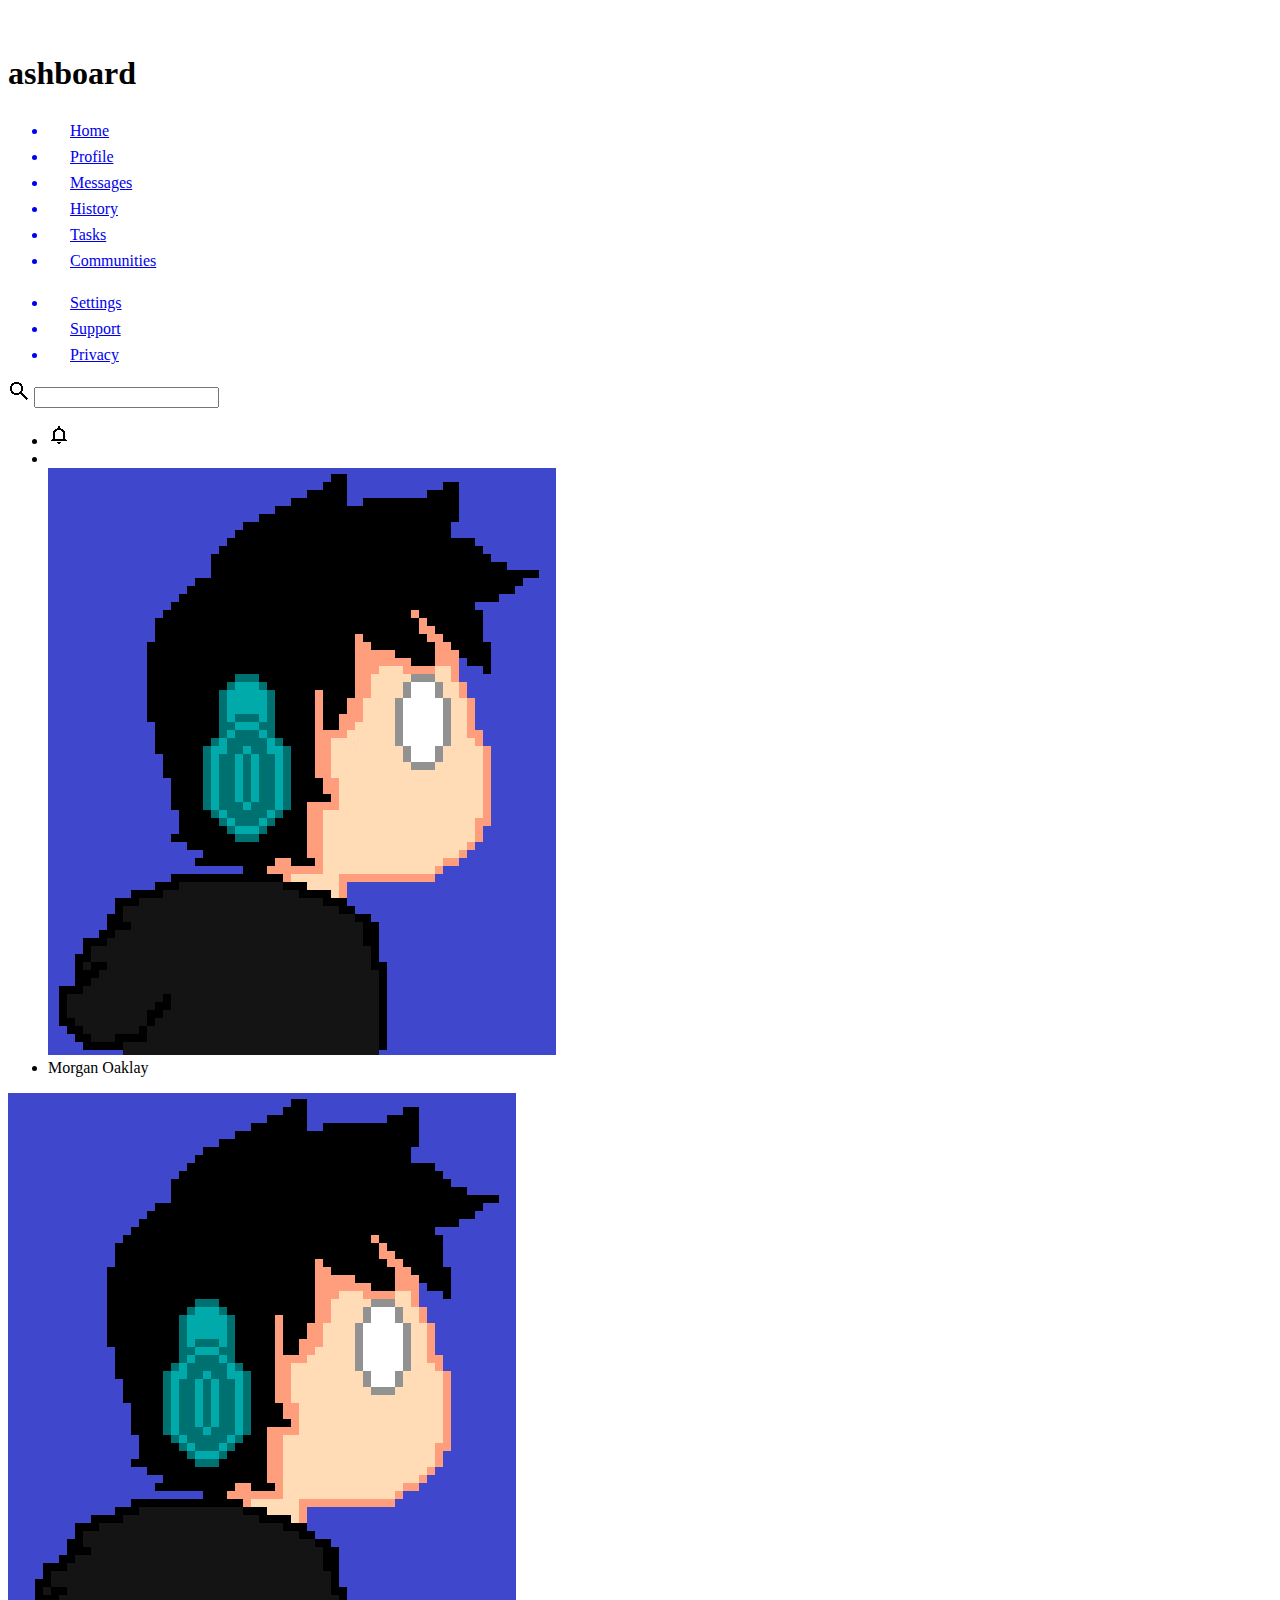
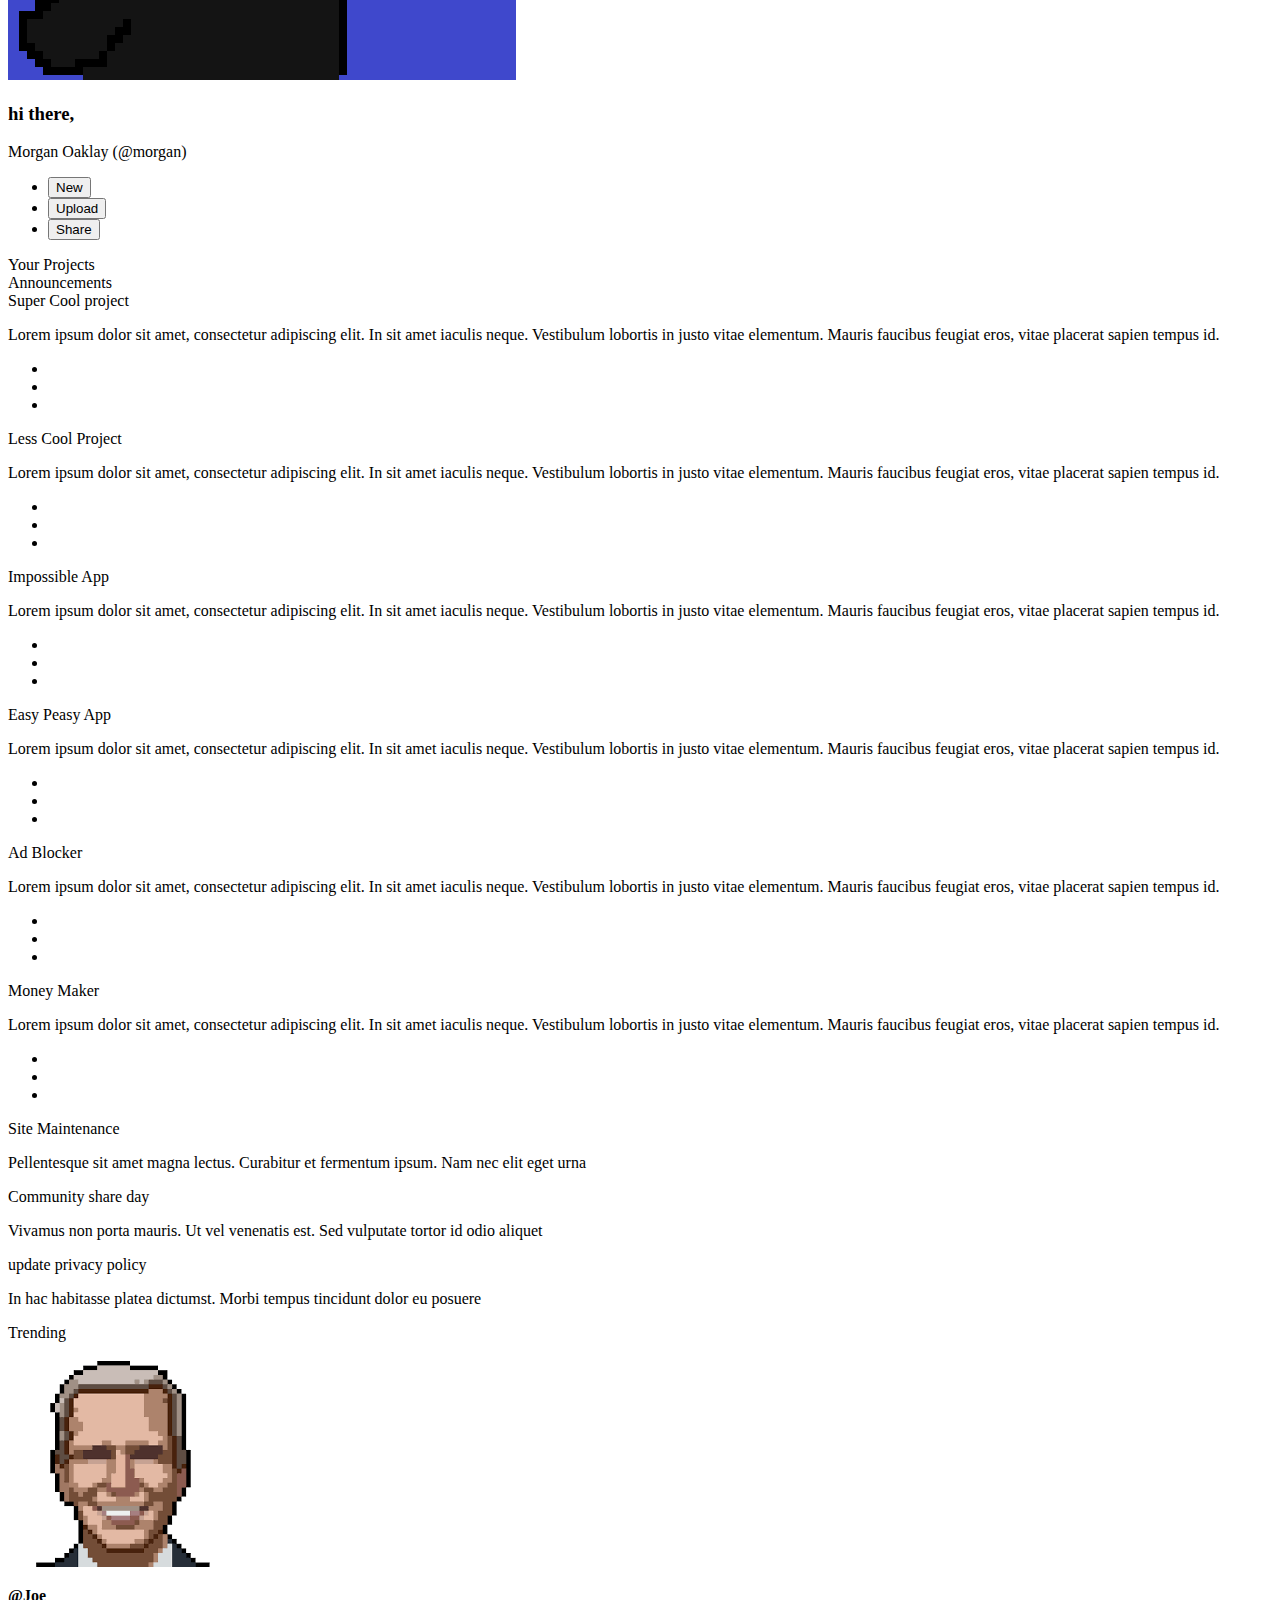
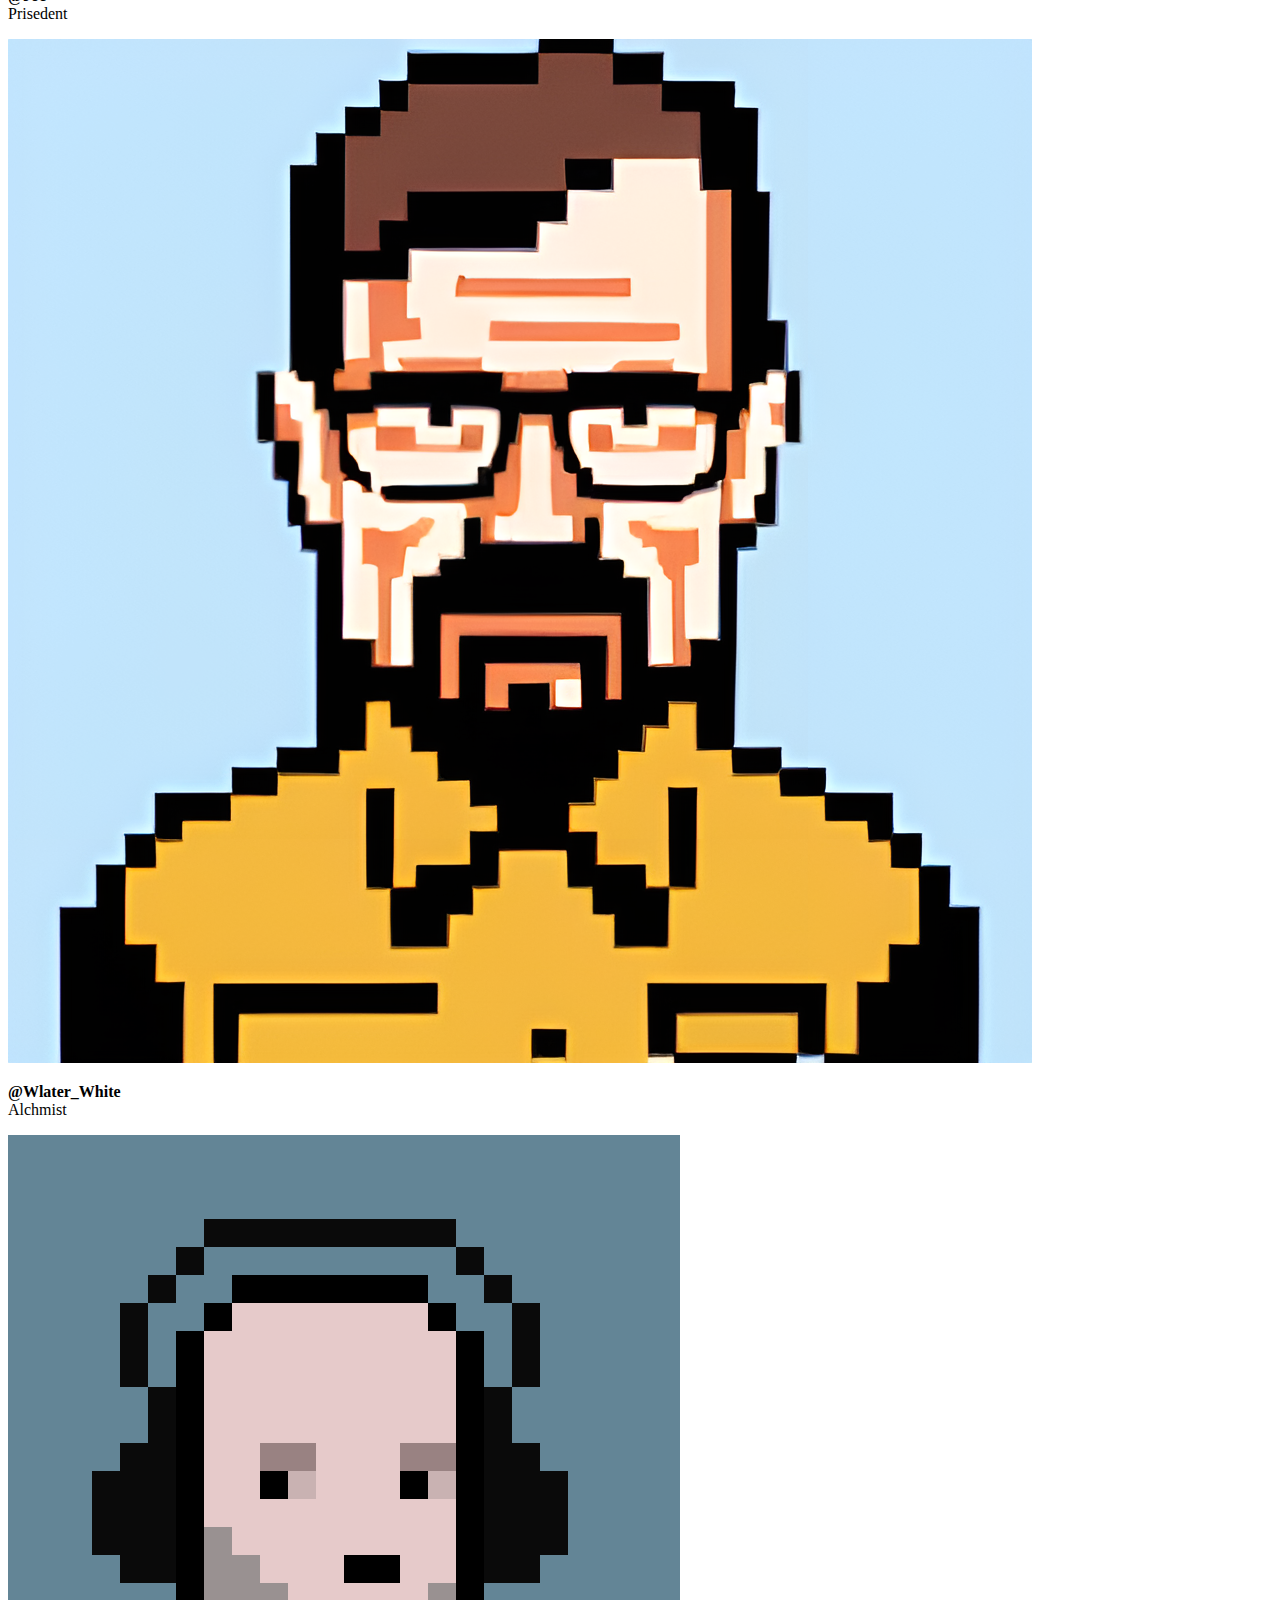
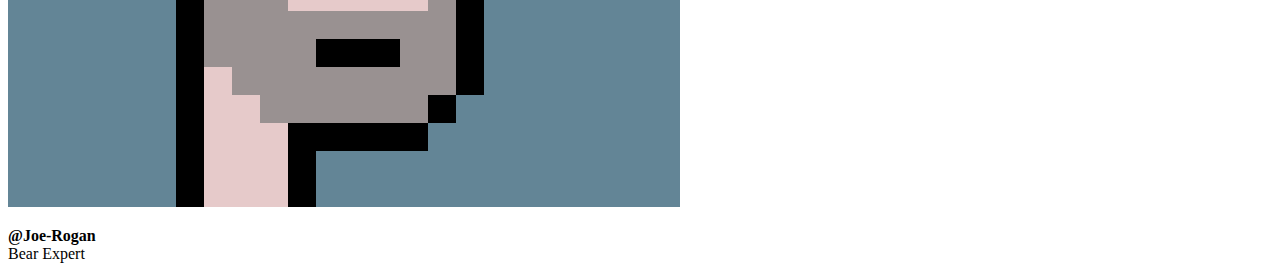
==== index.html @ 6db47cd2 "Update and rename index-2.html to index.html" ====
<!DOCTYPE html>
<html lang="en">
<head>
    <meta charset="UTF-8">
    <meta name="viewport" content="width=device-width, initial-scale=1.0">
    <link rel="stylesheet" href="styles.css">
    <title>Document</title>
</head>
<body>
    <div class="container">

        <div class="sidebar">
            <div class="logo">
                <img src="/pics/alpha-d-fill-custom.png">
                <h1>ashboard</h1>
            </div>
            <ul class="nav">
               <a href="#"><li class="list-items"><img src="/pics/home (2).png">Home</li></a> 
               <a href="#"><li class href="#" class = "list-items"><img src="/pics/account-custom.png">Profile</li></a> 
               <a href="#"><li class="list-items"><img src="/pics/message-processing-custom.png">Messages</li></a>
               <a href="#"><li class="list-items"><img src="/pics/clock-custom.png">History</li></a>
               <a href="#"><li class="list-items"><img src="/pics/clipboard-custom.png">Tasks</li></a>
               <a href="#"><li class="list-items"><img src="pics/account-box-custom.png">Communities</li></a>
            </ul>
            <ul class="nav">
                <a href="#"><li class="list-items"><img src="pics/chevron-left-circle-custom.png">Settings</li></a>
                <a href="#"><li class="list-items"><img src="pics/help-box-fill-custom.png">Support</li></a> 
                <a href="#"><li class="list-items"><img src="/pics/shield-custom.png">Privacy</li></a>
            </ul>
        </div>

        <div class="header">
            <div class="section1">
                <div class="search-container">
                    <img src="/pics/search-custom.png">
                    <input id="search-bar">
                </div>    
                <ul class="icons">
                    <li><img src="/pics/bell-custom.png"> </li>
                    <li></li><img src="/pics/avatars/main avatar.png" alt="Homelander drinking breast milk"></li>
                    <li>Morgan Oaklay</li>
                </ul>
            </div>
            <div class="section2">
                <div class="profile">
                    <img src="/pics/avatars/main avatar.png">
                    <div class="profile-info">
                        <h3>hi there,</h3>
                        <p class="bold">Morgan Oaklay (@morgan)</p>
                    </div>
                </div>
                <ul class="links">
                    <li><button>New</button></li>
                    <li><button>Upload</button></li>
                    <li><button>Share</button></li>
                </ul>
            </div>

            <div class="content">

                <div class="titles">
                    <div class="bold">Your Projects</div>
                    <div class="bold adjust">Announcements</div>       
                </div> 

                <div class="cards-wrapper">  
                    <div class="card">
                        <div class="bold">Super Cool project</div>
                        <p>
                            Lorem ipsum dolor sit amet, consectetur adipiscing elit. In sit amet iaculis neque. 
                            Vestibulum lobortis in justo vitae elementum. Mauris faucibus feugiat eros, vitae placerat sapien tempus id.
                        </p>
                        <ul>
                            <li><img src="/img/air-horn.png" alt=""></li>
                            <li><img src="/img/eye-outline.png" alt=""></li>
                            <li><img src="/img/ghost.png" alt=""></li>
                        </ul>
                    </div>
                </div>

                <div class="cards-wrapper">
                    <div class="card">
                        <div class="bold">Less Cool Project</div>
                        <p>
                            Lorem ipsum dolor sit amet, consectetur adipiscing elit. In sit amet iaculis neque. 
                            Vestibulum lobortis in justo vitae elementum. Mauris faucibus feugiat eros, vitae placerat sapien tempus id.
                        </p>
                        <ul>
                            <li><img src="/img/air-horn.png" alt=""></li>
                            <li><img src="/img/eye-outline.png" alt=""></li>
                            <li><img src="/img/ghost.png" alt=""></li>
                        </ul>
                    </div>
                </div>

                <div class="cards-wrapper">
                    <div class="card">
                        <div class="bold">Impossible App</div>
                        <p>
                            Lorem ipsum dolor sit amet, consectetur adipiscing elit. In sit amet iaculis neque. 
                            Vestibulum lobortis in justo vitae elementum. Mauris faucibus feugiat eros, vitae placerat sapien tempus id.
                        </p>
                        <ul>
                            <li><img src="/img/air-horn.png" alt=""></li>
                            <li><img src="/img/eye-outline.png" alt=""></li>
                            <li><img src="/img/ghost.png" alt=""></li>
                        </ul>
                    </div>
                </div>

                <div class="cards-wrapper">
                    <div class="card">
                        <div class="bold">Easy Peasy App</div>
                        <p>
                            Lorem ipsum dolor sit amet, consectetur adipiscing elit. In sit amet iaculis neque. 
                            Vestibulum lobortis in justo vitae elementum. Mauris faucibus feugiat eros, vitae placerat sapien tempus id.
                        </p>
                        <ul>
                            <li><img src="/img/air-horn.png" alt=""></li>
                            <li><img src="/img/eye-outline.png" alt=""></li>
                            <li><img src="/img/ghost.png" alt=""></li>
                        </ul>
                    </div>
                </div>

                <div class="cards-wrapper">
                    <div class="card">
                        <div class="bold">Ad Blocker</div>
                        <p>
                            Lorem ipsum dolor sit amet, consectetur adipiscing elit. In sit amet iaculis neque. 
                            Vestibulum lobortis in justo vitae elementum. Mauris faucibus feugiat eros, vitae placerat sapien tempus id.
                        </p>
                        <ul>
                            <li><img src="/img/air-horn.png" alt=""></li>
                            <li><img src="/img/eye-outline.png" alt=""></li>
                            <li><img src="/img/ghost.png" alt=""></li>
                        </ul>
                    </div>
                </div>

                <div class="cards-wrapper">
                    <div class="card">
                        <div class="bold">Money Maker</div>
                        <p>
                            Lorem ipsum dolor sit amet, consectetur adipiscing elit. In sit amet iaculis neque. 
                            Vestibulum lobortis in justo vitae elementum. Mauris faucibus feugiat eros, vitae placerat sapien tempus id.
                        </p>
                        <ul>
                            <li><img src="/img/air-horn.png" alt=""></li>
                            <li><img src="/img/eye-outline.png" alt=""></li>
                            <li><img src="/img/ghost.png" alt=""></li>
                        </ul>
                    </div>
                </div>

                <div class="announce-wrapper">
                    <div class="announcement-card">
                        <div class="child1">
                            <div class="bold">Site Maintenance</div>
                            <p>Pellentesque sit amet magna lectus. Curabitur et fermentum ipsum. Nam nec elit eget urna</p>
                        </div>
                        <div class="child2">
                            <div class="bold">Community share day</div>
                            <p>Vivamus non porta mauris. Ut vel venenatis est. Sed vulputate tortor id odio aliquet</p>
                        </div>
                        <div class="child3">
                            <div class="bold">update privacy policy</div>
                            <p>In hac habitasse platea dictumst. Morbi tempus tincidunt dolor eu posuere</p>
                        </div>
                    </div>

                </div>

                <div class="trend-wrapper">
                    <div class="bold">Trending</div>
                    <div class="trend-card">
                        <div class="trend-accounts">
                            <img src="/pics/avatars/biden.png">
                            <p> <strong>@Joe</strong> <br> Prisedent </p>
                        </div>
                        <div class="trend-accounts">
                            <img src="/pics/avatars/Walter-White-pixel.png">
                            <p> <strong>@Wlater_White</strong> <br> Alchmist</p>     
                        </div>
                        <div class="trend-accounts">
                            <img src="pics/avatars/rogan.png">
                            <p> <strong>@Joe-Rogan</strong> <br> Bear Expert </p>     
                        </div>
                    </div>
                </div>
        </div>
    </div>
</body>
</html>
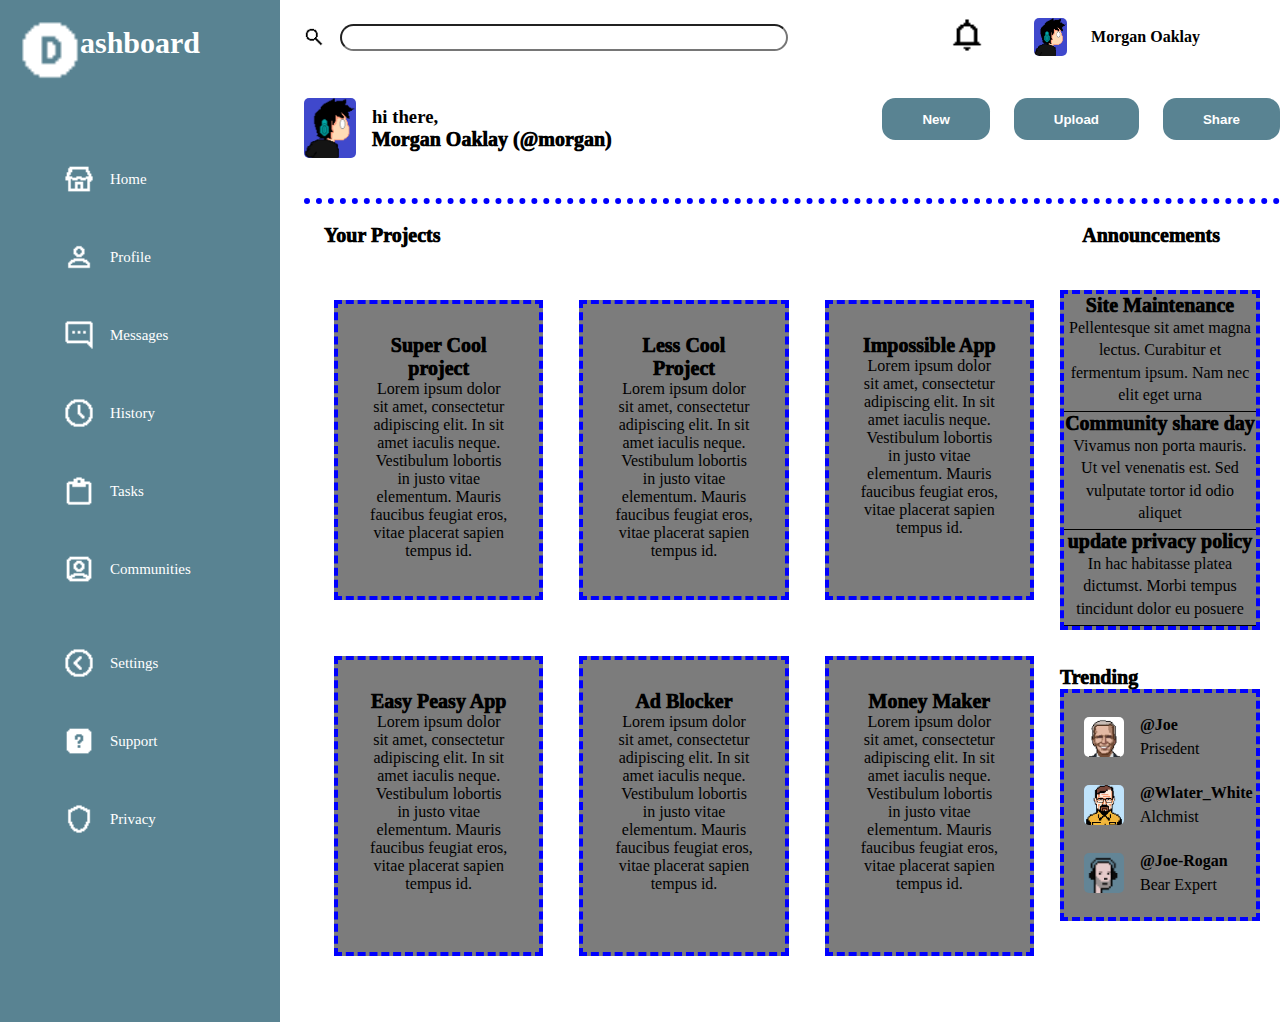
==== commit 167b83d1: "Update index.html" ====
--- a/index.html
+++ b/index.html
@@ -15,17 +15,17 @@
                 <h1>ashboard</h1>
             </div>
             <ul class="nav">
-               <a href="#"><li class="list-items"><img src="/pics/home (2).png">Home</li></a> 
+               <a href="#"><li class="list-items"><img src="pics/home (2).png">Home</li></a> 
                <a href="#"><li class href="#" class = "list-items"><img src="/pics/account-custom.png">Profile</li></a> 
-               <a href="#"><li class="list-items"><img src="/pics/message-processing-custom.png">Messages</li></a>
-               <a href="#"><li class="list-items"><img src="/pics/clock-custom.png">History</li></a>
-               <a href="#"><li class="list-items"><img src="/pics/clipboard-custom.png">Tasks</li></a>
+               <a href="#"><li class="list-items"><img src="pics/message-processing-custom.png">Messages</li></a>
+               <a href="#"><li class="list-items"><img src="pics/clock-custom.png">History</li></a>
+               <a href="#"><li class="list-items"><img src="pics/clipboard-custom.png">Tasks</li></a>
                <a href="#"><li class="list-items"><img src="pics/account-box-custom.png">Communities</li></a>
             </ul>
             <ul class="nav">
                 <a href="#"><li class="list-items"><img src="pics/chevron-left-circle-custom.png">Settings</li></a>
                 <a href="#"><li class="list-items"><img src="pics/help-box-fill-custom.png">Support</li></a> 
-                <a href="#"><li class="list-items"><img src="/pics/shield-custom.png">Privacy</li></a>
+                <a href="#"><li class="list-items"><img src="pics/shield-custom.png">Privacy</li></a>
             </ul>
         </div>
 
@@ -71,9 +71,9 @@
                             Vestibulum lobortis in justo vitae elementum. Mauris faucibus feugiat eros, vitae placerat sapien tempus id.
                         </p>
                         <ul>
-                            <li><img src="/img/air-horn.png" alt=""></li>
-                            <li><img src="/img/eye-outline.png" alt=""></li>
-                            <li><img src="/img/ghost.png" alt=""></li>
+                            <li><img src="img/air-horn.png" alt=""></li>
+                            <li><img src="img/eye-outline.png" alt=""></li>
+                            <li><img src="img/ghost.png" alt=""></li>
                         </ul>
                     </div>
                 </div>
@@ -86,9 +86,9 @@
                             Vestibulum lobortis in justo vitae elementum. Mauris faucibus feugiat eros, vitae placerat sapien tempus id.
                         </p>
                         <ul>
-                            <li><img src="/img/air-horn.png" alt=""></li>
-                            <li><img src="/img/eye-outline.png" alt=""></li>
-                            <li><img src="/img/ghost.png" alt=""></li>
+                            <li><img src="img/air-horn.png" alt=""></li>
+                            <li><img src="img/eye-outline.png" alt=""></li>
+                            <li><img src="img/ghost.png" alt=""></li>
                         </ul>
                     </div>
                 </div>
@@ -101,9 +101,9 @@
                             Vestibulum lobortis in justo vitae elementum. Mauris faucibus feugiat eros, vitae placerat sapien tempus id.
                         </p>
                         <ul>
-                            <li><img src="/img/air-horn.png" alt=""></li>
-                            <li><img src="/img/eye-outline.png" alt=""></li>
-                            <li><img src="/img/ghost.png" alt=""></li>
+                            <li><img src="img/air-horn.png" alt=""></li>
+                            <li><img src="img/eye-outline.png" alt=""></li>
+                            <li><img src="img/ghost.png" alt=""></li>
                         </ul>
                     </div>
                 </div>
@@ -116,9 +116,9 @@
                             Vestibulum lobortis in justo vitae elementum. Mauris faucibus feugiat eros, vitae placerat sapien tempus id.
                         </p>
                         <ul>
-                            <li><img src="/img/air-horn.png" alt=""></li>
-                            <li><img src="/img/eye-outline.png" alt=""></li>
-                            <li><img src="/img/ghost.png" alt=""></li>
+                            <li><img src="img/air-horn.png" alt=""></li>
+                            <li><img src="img/eye-outline.png" alt=""></li>
+                            <li><img src="img/ghost.png" alt=""></li>
                         </ul>
                     </div>
                 </div>
@@ -131,9 +131,9 @@
                             Vestibulum lobortis in justo vitae elementum. Mauris faucibus feugiat eros, vitae placerat sapien tempus id.
                         </p>
                         <ul>
-                            <li><img src="/img/air-horn.png" alt=""></li>
-                            <li><img src="/img/eye-outline.png" alt=""></li>
-                            <li><img src="/img/ghost.png" alt=""></li>
+                            <li><img src="img/air-horn.png" alt=""></li>
+                            <li><img src="img/eye-outline.png" alt=""></li>
+                            <li><img src="img/ghost.png" alt=""></li>
                         </ul>
                     </div>
                 </div>
@@ -146,9 +146,9 @@
                             Vestibulum lobortis in justo vitae elementum. Mauris faucibus feugiat eros, vitae placerat sapien tempus id.
                         </p>
                         <ul>
-                            <li><img src="/img/air-horn.png" alt=""></li>
-                            <li><img src="/img/eye-outline.png" alt=""></li>
-                            <li><img src="/img/ghost.png" alt=""></li>
+                            <li><img src="img/air-horn.png" alt=""></li>
+                            <li><img src="img/eye-outline.png" alt=""></li>
+                            <li><img src="img/ghost.png" alt=""></li>
                         </ul>
                     </div>
                 </div>
@@ -175,11 +175,11 @@
                     <div class="bold">Trending</div>
                     <div class="trend-card">
                         <div class="trend-accounts">
-                            <img src="/pics/avatars/biden.png">
+                            <img src="pics/avatars/biden.png">
                             <p> <strong>@Joe</strong> <br> Prisedent </p>
                         </div>
                         <div class="trend-accounts">
-                            <img src="/pics/avatars/Walter-White-pixel.png">
+                            <img src="pics/avatars/Walter-White-pixel.png">
                             <p> <strong>@Wlater_White</strong> <br> Alchmist</p>     
                         </div>
                         <div class="trend-accounts">
--- a/styles.css
+++ b/styles.css
@@ -0,0 +1,236 @@
+:root {
+    --secondary-color: #598392;
+    --grey-color: #7c7c7c;
+    --small-avatar: clamp(30px, 3vw, 40px);
+    --big-avatar: clamp(40px, 5vw, 60px);
+}
+
+* {
+    margin: 0;
+    padding: 0;
+    box-sizing: border-box;
+}
+
+.container {
+    display: grid;
+    grid-template-columns: 1fr 5fr;
+    gap: 1.5rem;
+}
+
+.sidebar {
+    display: flex;
+    flex-direction: column;
+    font-size: 15px;
+    gap: 4rem;
+    background-color: var(--secondary-color);
+    color: #fff;
+    padding-right: 60px;
+}
+
+.logo {
+    margin: 20px;
+    display: flex;
+    align-self: center;
+}
+
+h1 {
+    padding-top: 6px;
+}
+
+.logo img {
+    height: var(--big-avatar);
+    align-self: center;
+}
+
+a {
+    text-decoration: none;
+    color: #fff;
+}
+
+.nav {
+    list-style: none;
+    display: flex;
+    flex-direction: column;
+    gap: 3rem;
+    align-items: baseline;
+}
+
+.sidebar ul li {
+    display: flex;
+   gap: 1rem;
+   align-items: center;
+   margin-left: 4rem;
+}
+
+.sidebar ul img {
+    height: 30px;
+}
+
+a:hover {
+    padding: 2px;
+}
+
+.header {
+    display: flex;
+    flex-direction: column;
+    justify-content: space-between;
+    margin: 1em 0;
+}
+
+.section1, .section2 {
+    display: flex;
+    justify-content: space-between;
+    padding-bottom: 40px;
+
+}
+ .section2 {
+    border-bottom: 6px dotted blue;
+ }
+
+.search-container {
+    display: flex;
+    align-items: center;
+}
+
+.search-container img {
+    height: 20px;
+}
+
+#search-bar {
+    padding: 4px 10em;
+    border-radius: 2em;
+    margin-left: 1rem;
+}
+
+.icons {
+    list-style: none;
+    display: flex;
+    align-items: center;
+    gap: 1.5em;
+    font-weight: 700;
+    margin-right: 5em;
+}
+
+.icons img {
+    height: var(--small-avatar);
+    border-radius: 5px;
+}
+
+.profile {
+    display: flex;
+    gap: 1em;
+    align-items: center;
+}
+
+.profile img {
+    height: var(--big-avatar);
+    border-radius: 5px;
+}
+
+.links {
+    display: flex;
+    gap: 1.5em;
+    list-style: none;
+}
+
+.links button {
+    padding: 1em 3em;
+    background-color: #598392;
+    color: #fff;
+    border-radius: 1em;
+    border: none;
+    font-weight: 700;
+}
+
+.links button:hover {
+    padding: 1.2em 3.1em;
+    transition: 0.5s;
+}
+
+.content {
+    display: grid;
+    grid-template-columns: repeat(3,1fr) 200px;
+    grid-template-rows: 50px repeat(2, 1fr);
+    gap: 1em;
+    padding: 20px;
+}
+
+.cards-wrapper {
+    height: 300px;
+    text-align: center;
+    margin: 10px;
+}
+
+.cards-wrapper,
+.announce-wrapper,  
+.trend-card {
+    border: dashed 4px blue;
+    background-color: var(--grey-color);
+}
+
+.announce-wrapper {
+    grid-column: 4 / 5;
+    grid-row: 2 / 3;
+}
+
+.announce-wrapper .child1,
+.announce-wrapper .child2,
+.announce-wrapper .child3 {
+   display: flex;
+   flex-direction: column;
+   align-items: center;
+   border-bottom: 0.5px solid black;
+   padding-bottom: 5px;
+   text-align: center;
+   line-height: 1.4em;
+}
+
+.trend-wrapper {
+    margin-top: 20px;
+}
+
+.trend-card img {
+    height: 40px;
+    border-radius: 5px;
+}
+
+.trend-accounts  {
+    gap: 1em;
+    line-height: 1.5;
+    display: flex;
+    align-items: center;
+    margin: 20px;
+}
+
+
+.titles {
+    display: flex;
+    justify-content: space-between;
+    grid-column: 1 / 5;
+}
+
+.adjust {
+    margin-right: 2em;
+}
+
+.card {
+    margin: 15px; 
+    padding: 15px;
+}
+
+.bold {
+    font-size: 20px;
+    font-weight: 1000;
+}
+
+.content ul {
+    list-style: none;
+    display: flex;
+    justify-content: end;
+    margin-top: 2em;
+    gap: 1.5em;
+}
+
+.content ul img {
+    height: 20px;
+}
